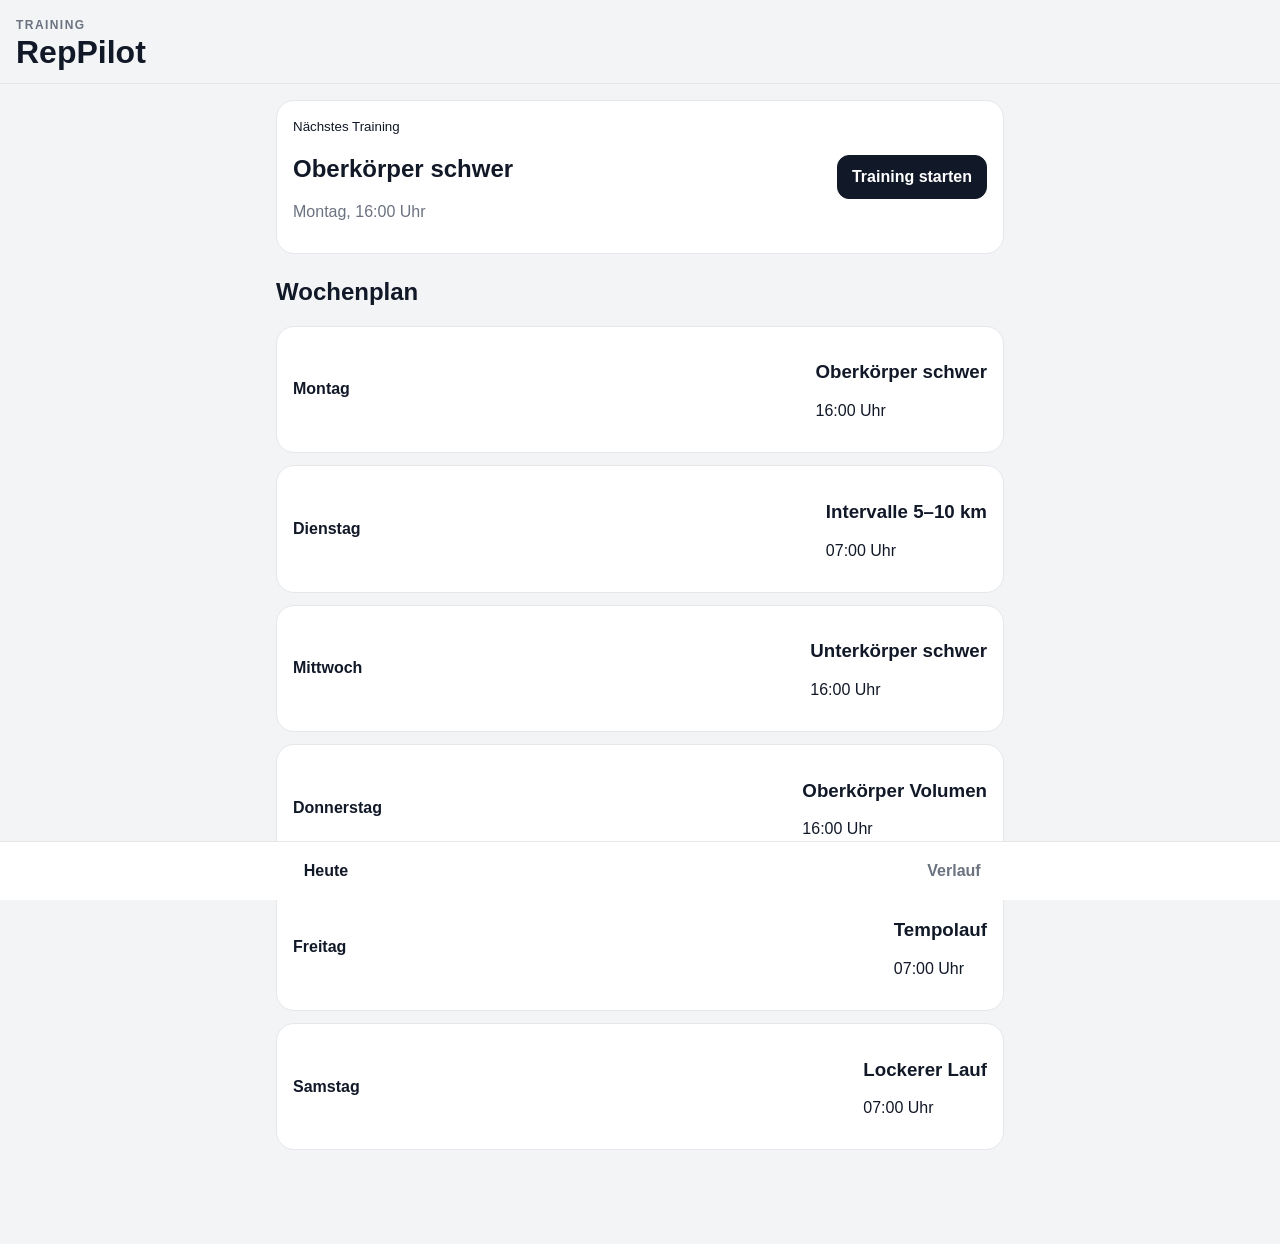
==== index.html @ 9384c7d0 "Add files via upload" ====
<!doctype html><html lang='de'><head><meta charset='utf-8'><meta name='viewport' content='width=device-width,initial-scale=1,viewport-fit=cover'><meta name='theme-color' content='#111827'><meta name='apple-mobile-web-app-capable' content='yes'><link rel='manifest' href='manifest.json'><link rel='apple-touch-icon' href='icon-192.png'><link rel='stylesheet' href='styles.css'><title>RepPilot</title></head><body><header><p>TRAINING</p><h1>RepPilot</h1></header><main><section id='home' class='view active'><article class='card hero'><div><small>Nächstes Training</small><h2 id='nextTitle'></h2><p id='nextMeta'></p></div><button id='startBtn'>Training starten</button></article><h2>Wochenplan</h2><div id='plan'></div></section><section id='workout' class='view'><div class='top'><div><small id='counter'></small><h2 id='workoutTitle'></h2></div><button id='cancelBtn' class='secondary'>Abbrechen</button></div><div class='track'><div id='bar'></div></div><article class='card focus'><small>AKTUELLE ÜBUNG</small><h2 id='exerciseName'></h2><p id='exerciseTarget'></p><span id='rec'></span><div id='sets'></div><div class='actions'><button id='prevBtn' class='secondary'>Zurück</button><button id='skipBtn' class='secondary skip'>Übung überspringen</button><button id='nextBtn'>Nächste Übung</button></div></article></section><section id='history' class='view'><h2>Verlauf</h2><div id='historyList'></div></section></main><nav><button data-view='home' class='active'>Heute</button><button data-view='history'>Verlauf</button></nav><script src='app.js'></script></body></html>
---- styles.css ----
:root{--bg:#f3f4f6;--card:#fff;--text:#111827;--muted:#6b7280;--border:#e5e7eb}*{box-sizing:border-box}body{margin:0;font-family:-apple-system,BlinkMacSystemFont,"Segoe UI",sans-serif;background:var(--bg);color:var(--text);padding-bottom:78px}header{padding:18px 16px 12px;border-bottom:1px solid var(--border);position:sticky;top:0;background:#f3f4f6ee;backdrop-filter:blur(12px);z-index:10}header p{margin:0;font-size:12px;font-weight:700;letter-spacing:.12em;color:var(--muted)}h1{margin:2px 0 0}main{max-width:760px;margin:auto;padding:16px}.view{display:none}.view.active{display:block}.card{background:var(--card);border:1px solid var(--border);border-radius:18px;padding:16px}.hero,.top{display:flex;justify-content:space-between;gap:16px;align-items:center}.hero{margin-bottom:24px}.hero p,.focus p{color:var(--muted)}button{font:inherit;font-weight:700;border-radius:12px;padding:12px 14px;border:1px solid #111827;background:#111827;color:white}.secondary{background:white;color:#111827;border-color:var(--border)}#plan,#historyList{display:grid;gap:12px}.planItem,.historyItem{display:flex;justify-content:space-between;align-items:center}.day{font-weight:700;min-width:80px}.track{height:10px;background:var(--border);border-radius:999px;overflow:hidden;margin:12px 0 18px}.track div{height:100%;background:#111827;width:0;transition:.2s}.focus{padding:20px}.focus>small{color:var(--muted);font-weight:700;letter-spacing:.1em}.focus h2{margin:4px 0}.focus span{display:inline-block;background:#fef3c7;color:#92400e;border-radius:999px;padding:6px 9px;font-size:12px;font-weight:700}.focus span.up{background:#dcfce7;color:#166534}#sets{display:grid;gap:10px;margin:20px 0}.set{display:grid;grid-template-columns:54px 1fr 1fr 42px;gap:10px;align-items:center;border:1px solid var(--border);border-radius:14px;padding:10px}.set label{display:block;font-size:12px;color:var(--muted);margin-bottom:4px}.set input[type=number]{width:100%;min-width:0;padding:10px;border:1px solid var(--border);border-radius:10px}.set input[type=checkbox]{width:24px;height:24px}.actions{display:grid;grid-template-columns:1fr 1.5fr;gap:10px}nav{position:fixed;left:0;right:0;bottom:0;display:grid;grid-template-columns:1fr 1fr;background:#fff;border-top:1px solid var(--border);padding:8px 12px}nav button{background:transparent;color:var(--muted);border:0}nav button.active{color:#111827}@media(max-width:560px){.hero{flex-direction:column;align-items:stretch}.hero button{width:100%}.set{grid-template-columns:44px 1fr 1fr 36px}.focus{padding:16px}}

.actions{grid-template-columns:1fr 1.35fr 1.35fr}
.actions .skip{border-color:#d1d5db}
@media(max-width:560px){
  .actions{grid-template-columns:1fr 1fr}
  .actions #nextBtn{grid-column:1/-1}
}
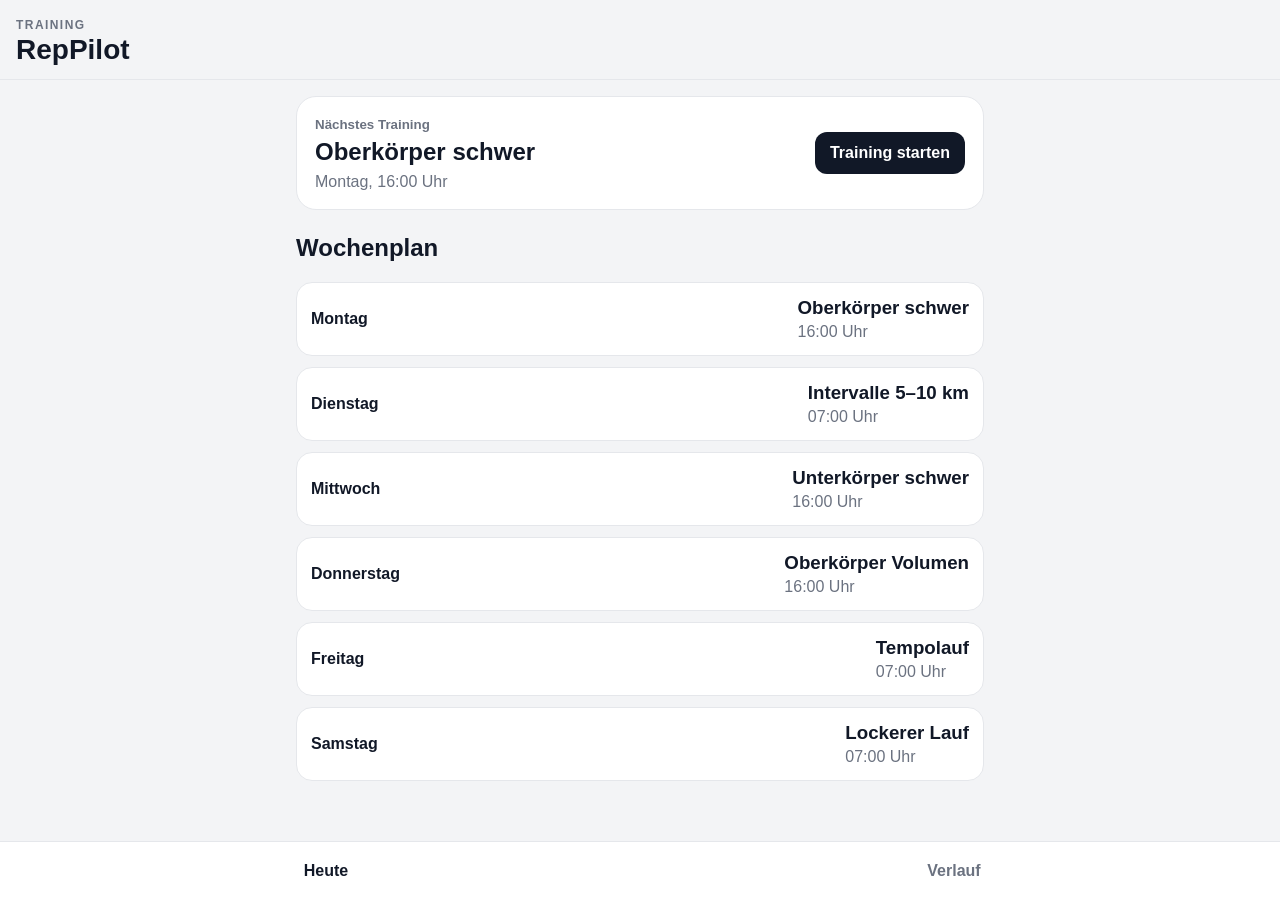
==== commit 542acd7f: "Add files via upload" ====
--- a/index.html
+++ b/index.html
@@ -1 +1,82 @@
-<!doctype html><html lang='de'><head><meta charset='utf-8'><meta name='viewport' content='width=device-width,initial-scale=1,viewport-fit=cover'><meta name='theme-color' content='#111827'><meta name='apple-mobile-web-app-capable' content='yes'><link rel='manifest' href='manifest.json'><link rel='apple-touch-icon' href='icon-192.png'><link rel='stylesheet' href='styles.css'><title>RepPilot</title></head><body><header><p>TRAINING</p><h1>RepPilot</h1></header><main><section id='home' class='view active'><article class='card hero'><div><small>Nächstes Training</small><h2 id='nextTitle'></h2><p id='nextMeta'></p></div><button id='startBtn'>Training starten</button></article><h2>Wochenplan</h2><div id='plan'></div></section><section id='workout' class='view'><div class='top'><div><small id='counter'></small><h2 id='workoutTitle'></h2></div><button id='cancelBtn' class='secondary'>Abbrechen</button></div><div class='track'><div id='bar'></div></div><article class='card focus'><small>AKTUELLE ÜBUNG</small><h2 id='exerciseName'></h2><p id='exerciseTarget'></p><span id='rec'></span><div id='sets'></div><div class='actions'><button id='prevBtn' class='secondary'>Zurück</button><button id='skipBtn' class='secondary skip'>Übung überspringen</button><button id='nextBtn'>Nächste Übung</button></div></article></section><section id='history' class='view'><h2>Verlauf</h2><div id='historyList'></div></section></main><nav><button data-view='home' class='active'>Heute</button><button data-view='history'>Verlauf</button></nav><script src='app.js'></script></body></html>
+<!doctype html>
+<html lang="de">
+<head>
+  <meta charset="utf-8">
+  <meta name="viewport" content="width=device-width,initial-scale=1,viewport-fit=cover">
+  <meta name="theme-color" content="#111827">
+  <meta name="apple-mobile-web-app-capable" content="yes">
+  <meta name="apple-mobile-web-app-status-bar-style" content="black-translucent">
+  <meta name="apple-mobile-web-app-title" content="RepPilot">
+  <link rel="manifest" href="manifest.json">
+  <link rel="apple-touch-icon" href="icon-192.png">
+  <link rel="stylesheet" href="styles.css">
+  <title>RepPilot</title>
+</head>
+<body>
+  <header>
+    <p>TRAINING</p>
+    <h1>RepPilot</h1>
+  </header>
+
+  <main>
+    <section id="home" class="view active">
+      <article class="card hero">
+        <div>
+          <small>Nächstes Training</small>
+          <h2 id="nextTitle"></h2>
+          <p id="nextMeta"></p>
+        </div>
+        <button id="startBtn">Training starten</button>
+      </article>
+
+      <h2>Wochenplan</h2>
+      <div id="plan"></div>
+    </section>
+
+    <section id="workout" class="view">
+      <div class="top">
+        <div>
+          <small id="counter"></small>
+          <h2 id="workoutTitle"></h2>
+        </div>
+        <button id="cancelBtn" class="secondary">Abbrechen</button>
+      </div>
+
+      <div class="track"><div id="bar"></div></div>
+
+      <article class="card focus">
+        <small>AKTUELLE ÜBUNG</small>
+        <h2 id="exerciseName"></h2>
+
+        <div class="target-box">
+          <span>Wiederholungen</span>
+          <strong id="exerciseTarget"></strong>
+        </div>
+
+        <span id="rec"></span>
+
+        <div id="sets"></div>
+
+        <p id="finishHint" class="finish-hint">Markiere alle Sätze als erledigt, um weiterzugehen.</p>
+
+        <div class="actions">
+          <button id="skipBtn" class="secondary skip">Übung überspringen</button>
+          <button id="nextBtn" disabled>Weiter</button>
+        </div>
+      </article>
+    </section>
+
+    <section id="history" class="view">
+      <h2>Verlauf</h2>
+      <div id="historyList"></div>
+    </section>
+  </main>
+
+  <nav>
+    <button data-view="home" class="active">Heute</button>
+    <button data-view="history">Verlauf</button>
+  </nav>
+
+  <script src="app.js"></script>
+</body>
+</html>
--- a/styles.css
+++ b/styles.css
@@ -1,8 +1,53 @@
-:root{--bg:#f3f4f6;--card:#fff;--text:#111827;--muted:#6b7280;--border:#e5e7eb}*{box-sizing:border-box}body{margin:0;font-family:-apple-system,BlinkMacSystemFont,"Segoe UI",sans-serif;background:var(--bg);color:var(--text);padding-bottom:78px}header{padding:18px 16px 12px;border-bottom:1px solid var(--border);position:sticky;top:0;background:#f3f4f6ee;backdrop-filter:blur(12px);z-index:10}header p{margin:0;font-size:12px;font-weight:700;letter-spacing:.12em;color:var(--muted)}h1{margin:2px 0 0}main{max-width:760px;margin:auto;padding:16px}.view{display:none}.view.active{display:block}.card{background:var(--card);border:1px solid var(--border);border-radius:18px;padding:16px}.hero,.top{display:flex;justify-content:space-between;gap:16px;align-items:center}.hero{margin-bottom:24px}.hero p,.focus p{color:var(--muted)}button{font:inherit;font-weight:700;border-radius:12px;padding:12px 14px;border:1px solid #111827;background:#111827;color:white}.secondary{background:white;color:#111827;border-color:var(--border)}#plan,#historyList{display:grid;gap:12px}.planItem,.historyItem{display:flex;justify-content:space-between;align-items:center}.day{font-weight:700;min-width:80px}.track{height:10px;background:var(--border);border-radius:999px;overflow:hidden;margin:12px 0 18px}.track div{height:100%;background:#111827;width:0;transition:.2s}.focus{padding:20px}.focus>small{color:var(--muted);font-weight:700;letter-spacing:.1em}.focus h2{margin:4px 0}.focus span{display:inline-block;background:#fef3c7;color:#92400e;border-radius:999px;padding:6px 9px;font-size:12px;font-weight:700}.focus span.up{background:#dcfce7;color:#166534}#sets{display:grid;gap:10px;margin:20px 0}.set{display:grid;grid-template-columns:54px 1fr 1fr 42px;gap:10px;align-items:center;border:1px solid var(--border);border-radius:14px;padding:10px}.set label{display:block;font-size:12px;color:var(--muted);margin-bottom:4px}.set input[type=number]{width:100%;min-width:0;padding:10px;border:1px solid var(--border);border-radius:10px}.set input[type=checkbox]{width:24px;height:24px}.actions{display:grid;grid-template-columns:1fr 1.5fr;gap:10px}nav{position:fixed;left:0;right:0;bottom:0;display:grid;grid-template-columns:1fr 1fr;background:#fff;border-top:1px solid var(--border);padding:8px 12px}nav button{background:transparent;color:var(--muted);border:0}nav button.active{color:#111827}@media(max-width:560px){.hero{flex-direction:column;align-items:stretch}.hero button{width:100%}.set{grid-template-columns:44px 1fr 1fr 36px}.focus{padding:16px}}
 
-.actions{grid-template-columns:1fr 1.35fr 1.35fr}
-.actions .skip{border-color:#d1d5db}
+:root{--bg:#f3f4f6;--card:#fff;--text:#111827;--muted:#6b7280;--line:#e5e7eb;--success:#166534;--success-bg:#dcfce7}
+*{box-sizing:border-box}
+html{background:var(--bg)}
+body{margin:0;font-family:-apple-system,BlinkMacSystemFont,"Segoe UI",sans-serif;background:var(--bg);color:var(--text);padding-bottom:76px}
+button,input{font:inherit}
+button{cursor:pointer;border:0;border-radius:12px;padding:12px 15px;font-weight:750;background:#111827;color:white}
+button:disabled{cursor:not-allowed;opacity:.35}
+.secondary{background:white;color:#111827;border:1px solid var(--line)}
+header{position:sticky;top:0;z-index:5;padding:18px 16px 13px;background:rgba(243,244,246,.94);backdrop-filter:blur(12px);border-bottom:1px solid var(--line)}
+header p{margin:0 0 2px;font-size:12px;letter-spacing:.12em;font-weight:800;color:var(--muted)}
+header h1{margin:0;font-size:28px}
+main{max-width:720px;margin:auto;padding:16px}
+.view{display:none}.view.active{display:block}
+.card{background:var(--card);border:1px solid var(--line);border-radius:20px;padding:18px}
+.hero{display:flex;justify-content:space-between;gap:16px;align-items:center;margin-bottom:24px}
+.hero h2,.focus h2{margin:5px 0 7px}
+.hero p{margin:0;color:var(--muted)}
+small{color:var(--muted);font-weight:700}
+#plan,#historyList{display:grid;gap:11px}
+.plan-item,.history-item{display:flex;align-items:center;justify-content:space-between;gap:15px;background:white;border:1px solid var(--line);border-radius:16px;padding:14px}
+.plan-day{font-weight:800;min-width:82px}
+.plan-item h3,.history-item h3{margin:0 0 4px}
+.plan-item p,.history-item p{margin:0;color:var(--muted)}
+.top{display:flex;justify-content:space-between;align-items:center;gap:12px}
+.top h2{margin:4px 0}
+.track{height:10px;background:var(--line);border-radius:99px;overflow:hidden;margin:12px 0 18px}
+#bar{height:100%;background:#111827;transition:width .2s}
+.focus>small{font-size:12px;letter-spacing:.1em;font-weight:800}
+.target-box{display:flex;justify-content:space-between;align-items:center;margin:15px 0 11px;padding:13px 15px;border-radius:14px;background:#f9fafb;border:1px solid var(--line)}
+.target-box span{color:var(--muted);font-size:14px}
+.target-box strong{font-size:19px}
+#rec{display:inline-flex;margin-bottom:16px;padding:6px 9px;border-radius:99px;background:#fef3c7;color:#92400e;font-size:12px;font-weight:800}
+#rec.up{background:var(--success-bg);color:var(--success)}
+#sets{display:grid;gap:10px}
+.set-card{display:grid;grid-template-columns:58px 1fr 44px;gap:12px;align-items:center;padding:13px;border:1px solid var(--line);border-radius:15px}
+.set-card.completed{background:#f0fdf4;border-color:#bbf7d0}
+.set-card strong{font-size:14px}
+.input-wrap label{display:block;color:var(--muted);font-size:12px;margin-bottom:4px}
+.input-wrap input{width:100%;padding:10px;border:1px solid var(--line);border-radius:10px;background:white}
+.set-card input[type=checkbox]{width:26px;height:26px;justify-self:center}
+.finish-hint{text-align:center;color:var(--muted);font-size:13px;margin:15px 0 11px}
+.finish-hint.ready{color:var(--success);font-weight:750}
+.actions{display:grid;grid-template-columns:1fr 1.25fr;gap:10px}
+nav{position:fixed;left:0;right:0;bottom:0;display:grid;grid-template-columns:1fr 1fr;padding:8px 12px;background:rgba(255,255,255,.96);backdrop-filter:blur(12px);border-top:1px solid var(--line)}
+nav button{background:transparent;color:var(--muted)}
+nav button.active{color:#111827}
+.empty{text-align:center;color:var(--muted);padding:25px}
 @media(max-width:560px){
-  .actions{grid-template-columns:1fr 1fr}
-  .actions #nextBtn{grid-column:1/-1}
+  .hero{flex-direction:column;align-items:stretch}
+  .hero button{width:100%}
+  .set-card{grid-template-columns:52px 1fr 38px;padding:11px}
 }
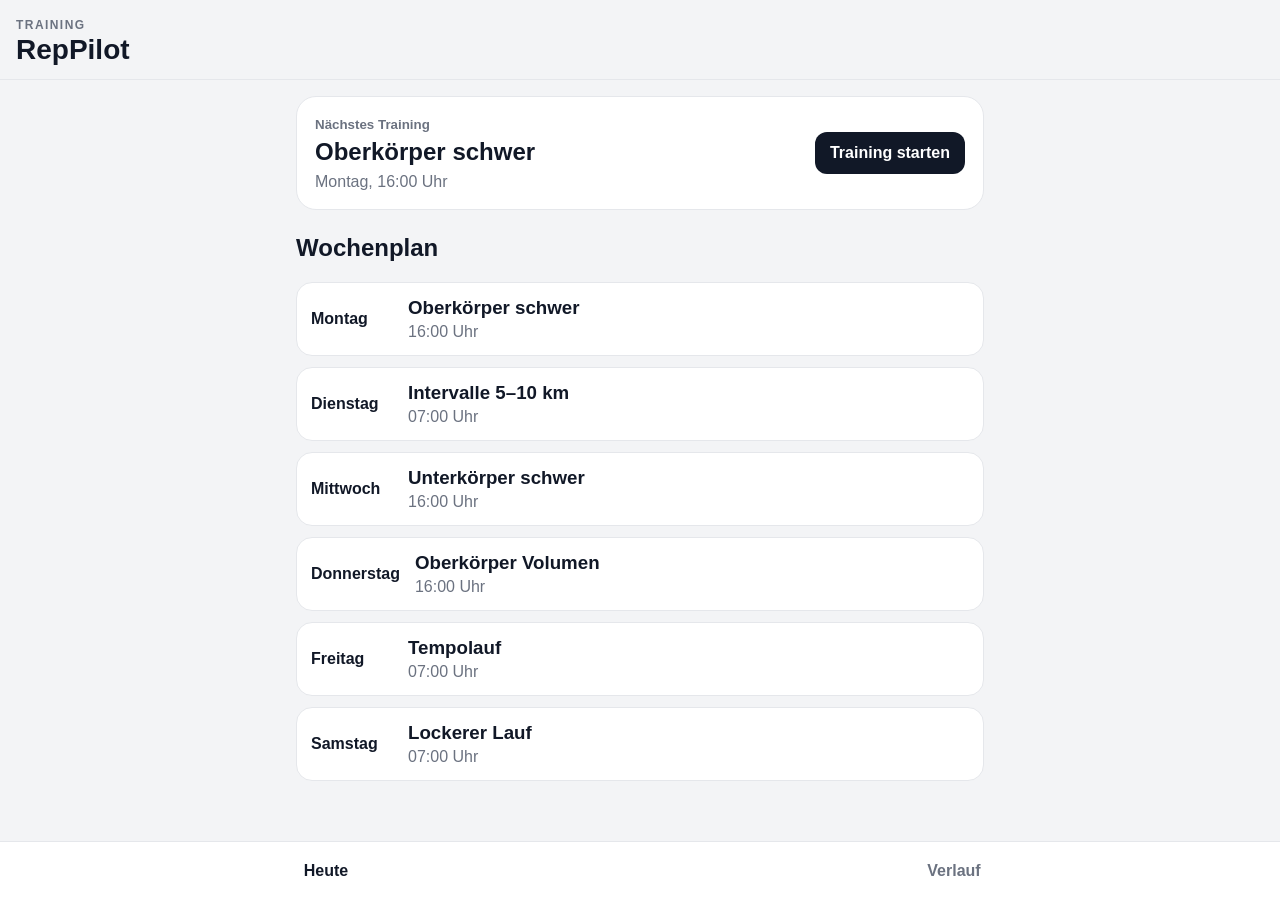
==== commit a1e77970: "Add files via upload" ====
--- a/index.html
+++ b/index.html
@@ -39,29 +39,49 @@
           <small id="counter"></small>
           <h2 id="workoutTitle"></h2>
         </div>
-        <button id="cancelBtn" class="secondary">Abbrechen</button>
+        <button id="cancelBtn" class="secondary compact">Abbrechen</button>
       </div>
 
       <div class="track"><div id="bar"></div></div>
 
-      <article class="card focus">
+      <article id="setPanel" class="card focus">
         <small>AKTUELLE ÜBUNG</small>
         <h2 id="exerciseName"></h2>
+        <div class="set-heading">
+          <span id="setCounter"></span>
+          <strong id="fixedReps"></strong>
+        </div>
+        <p id="previousSet" class="previous-set" hidden></p>
+        <label class="weight-label" for="weightInput">Gewicht</label>
+        <div class="weight-entry">
+          <input id="weightInput" type="number" inputmode="decimal" min="0" step="0.5" aria-label="Gewicht in Kilogramm">
+          <span>kg</span>
+        </div>
+        <button id="completeSetBtn" class="primary-large">Satz abschließen</button>
+      </article>
 
-        <div class="target-box">
-          <span>Wiederholungen</span>
-          <strong id="exerciseTarget"></strong>
+      <article id="completePanel" class="card complete-card" hidden>
+        <div class="checkmark">✓</div>
+        <small>ÜBUNG ABGESCHLOSSEN</small>
+        <h2 id="completedExercise"></h2>
+        <p id="exerciseSummary"></p>
+
+        <div id="nextExerciseBlock">
+          <div class="next-exercise">
+            <small>NÄCHSTE ÜBUNG</small>
+            <h3 id="nextExerciseName"></h3>
+            <p id="nextExerciseMeta"></p>
+          </div>
+          <button id="startNextBtn" class="primary-large">Nächste Übung starten</button>
+          <button id="skipNextBtn" class="secondary full">Gerät besetzt – überspringen</button>
         </div>
 
-        <span id="rec"></span>
-
-        <div id="sets"></div>
-
-        <p id="finishHint" class="finish-hint">Markiere alle Sätze als erledigt, um weiterzugehen.</p>
-
-        <div class="actions">
-          <button id="skipBtn" class="secondary skip">Übung überspringen</button>
-          <button id="nextBtn" disabled>Weiter</button>
+        <div id="finishWorkoutBlock" hidden>
+          <div class="workout-total">
+            <small>TRAINING ERLEDIGT</small>
+            <strong id="workoutVolumePreview"></strong>
+          </div>
+          <button id="finishWorkoutBtn" class="primary-large">Training speichern</button>
         </div>
       </article>
     </section>
--- a/styles.css
+++ b/styles.css
@@ -1,4 +1,3 @@
-
 :root{--bg:#f3f4f6;--card:#fff;--text:#111827;--muted:#6b7280;--line:#e5e7eb;--success:#166534;--success-bg:#dcfce7}
 *{box-sizing:border-box}
 html{background:var(--bg)}
@@ -7,6 +6,8 @@
 button{cursor:pointer;border:0;border-radius:12px;padding:12px 15px;font-weight:750;background:#111827;color:white}
 button:disabled{cursor:not-allowed;opacity:.35}
 .secondary{background:white;color:#111827;border:1px solid var(--line)}
+.compact{padding:10px 12px}
+.full{width:100%}
 header{position:sticky;top:0;z-index:5;padding:18px 16px 13px;background:rgba(243,244,246,.94);backdrop-filter:blur(12px);border-bottom:1px solid var(--line)}
 header p{margin:0 0 2px;font-size:12px;letter-spacing:.12em;font-weight:800;color:var(--muted)}
 header h1{margin:0;font-size:28px}
@@ -14,40 +15,47 @@
 .view{display:none}.view.active{display:block}
 .card{background:var(--card);border:1px solid var(--line);border-radius:20px;padding:18px}
 .hero{display:flex;justify-content:space-between;gap:16px;align-items:center;margin-bottom:24px}
-.hero h2,.focus h2{margin:5px 0 7px}
+.hero h2,.focus h2,.complete-card h2{margin:5px 0 7px}
 .hero p{margin:0;color:var(--muted)}
 small{color:var(--muted);font-weight:700}
 #plan,#historyList{display:grid;gap:11px}
-.plan-item,.history-item{display:flex;align-items:center;justify-content:space-between;gap:15px;background:white;border:1px solid var(--line);border-radius:16px;padding:14px}
+.plan-item{display:flex;align-items:center;gap:15px;background:white;border:1px solid var(--line);border-radius:16px;padding:14px}
 .plan-day{font-weight:800;min-width:82px}
-.plan-item h3,.history-item h3{margin:0 0 4px}
-.plan-item p,.history-item p{margin:0;color:var(--muted)}
+.plan-item h3{margin:0 0 4px}.plan-item p{margin:0;color:var(--muted)}
 .top{display:flex;justify-content:space-between;align-items:center;gap:12px}
 .top h2{margin:4px 0}
 .track{height:10px;background:var(--line);border-radius:99px;overflow:hidden;margin:12px 0 18px}
-#bar{height:100%;background:#111827;transition:width .2s}
-.focus>small{font-size:12px;letter-spacing:.1em;font-weight:800}
-.target-box{display:flex;justify-content:space-between;align-items:center;margin:15px 0 11px;padding:13px 15px;border-radius:14px;background:#f9fafb;border:1px solid var(--line)}
-.target-box span{color:var(--muted);font-size:14px}
-.target-box strong{font-size:19px}
-#rec{display:inline-flex;margin-bottom:16px;padding:6px 9px;border-radius:99px;background:#fef3c7;color:#92400e;font-size:12px;font-weight:800}
-#rec.up{background:var(--success-bg);color:var(--success)}
-#sets{display:grid;gap:10px}
-.set-card{display:grid;grid-template-columns:58px 1fr 44px;gap:12px;align-items:center;padding:13px;border:1px solid var(--line);border-radius:15px}
-.set-card.completed{background:#f0fdf4;border-color:#bbf7d0}
-.set-card strong{font-size:14px}
-.input-wrap label{display:block;color:var(--muted);font-size:12px;margin-bottom:4px}
-.input-wrap input{width:100%;padding:10px;border:1px solid var(--line);border-radius:10px;background:white}
-.set-card input[type=checkbox]{width:26px;height:26px;justify-self:center}
-.finish-hint{text-align:center;color:var(--muted);font-size:13px;margin:15px 0 11px}
-.finish-hint.ready{color:var(--success);font-weight:750}
-.actions{display:grid;grid-template-columns:1fr 1.25fr;gap:10px}
+#bar{height:100%;background:#111827;transition:width .25s}
+.focus>small,.complete-card>small{font-size:12px;letter-spacing:.1em;font-weight:800}
+.set-heading{display:flex;justify-content:space-between;align-items:center;margin:20px 0 12px;padding:15px;border-radius:14px;background:#f9fafb;border:1px solid var(--line)}
+.set-heading span{font-size:18px;font-weight:800}.set-heading strong{font-size:16px}
+.previous-set{margin:0 0 16px;color:var(--muted);font-size:14px}
+.weight-label{display:block;color:var(--muted);font-size:13px;font-weight:750;margin-bottom:7px}
+.weight-entry{display:grid;grid-template-columns:1fr auto;align-items:center;border:2px solid #d1d5db;border-radius:16px;background:white;overflow:hidden;margin-bottom:14px}
+.weight-entry:focus-within{border-color:#111827}
+.weight-entry input{width:100%;border:0;outline:0;padding:17px;font-size:30px;font-weight:800;background:transparent}
+.weight-entry span{padding-right:18px;color:var(--muted);font-weight:800;font-size:18px}
+.primary-large{width:100%;padding:16px;font-size:17px;border-radius:15px}
+.complete-card{text-align:center}
+.checkmark{display:grid;place-items:center;width:58px;height:58px;border-radius:50%;margin:0 auto 14px;background:var(--success-bg);color:var(--success);font-size:30px;font-weight:900}
+.complete-card>p{margin:6px 0 20px;color:var(--muted)}
+.next-exercise,.workout-total{text-align:left;margin:18px 0 12px;padding:16px;border-radius:16px;background:#f9fafb;border:1px solid var(--line)}
+.next-exercise h3{margin:5px 0}.next-exercise p{margin:0;color:var(--muted)}
+#skipNextBtn{margin-top:10px}
+.workout-total{text-align:center}.workout-total strong{display:block;margin-top:7px;font-size:24px}
+.history-item{background:white;border:1px solid var(--line);border-radius:16px;overflow:hidden}
+.history-item summary{display:flex;align-items:center;justify-content:space-between;gap:12px;padding:15px;cursor:pointer;list-style:none}
+.history-item summary::-webkit-details-marker{display:none}
+.history-item h3{margin:0 0 4px}.history-item p{margin:0;color:var(--muted)}
+.volume{text-align:right}.volume small{display:block;font-size:11px}.volume strong{display:block;margin-top:3px;font-size:18px}
+.exercise-history{list-style:none;margin:0;padding:0 15px 12px;border-top:1px solid var(--line)}
+.exercise-history li{display:flex;justify-content:space-between;gap:12px;padding:11px 0;border-bottom:1px solid var(--line);font-size:14px}
+.exercise-history li:last-child{border-bottom:0}.exercise-history span{color:var(--muted)}
 nav{position:fixed;left:0;right:0;bottom:0;display:grid;grid-template-columns:1fr 1fr;padding:8px 12px;background:rgba(255,255,255,.96);backdrop-filter:blur(12px);border-top:1px solid var(--line)}
-nav button{background:transparent;color:var(--muted)}
-nav button.active{color:#111827}
+nav button{background:transparent;color:var(--muted)}nav button.active{color:#111827}
 .empty{text-align:center;color:var(--muted);padding:25px}
+[hidden]{display:none!important}
 @media(max-width:560px){
-  .hero{flex-direction:column;align-items:stretch}
-  .hero button{width:100%}
-  .set-card{grid-template-columns:52px 1fr 38px;padding:11px}
+  .hero{flex-direction:column;align-items:stretch}.hero button{width:100%}
+  .history-item summary{align-items:flex-start}.volume small{max-width:80px}
 }
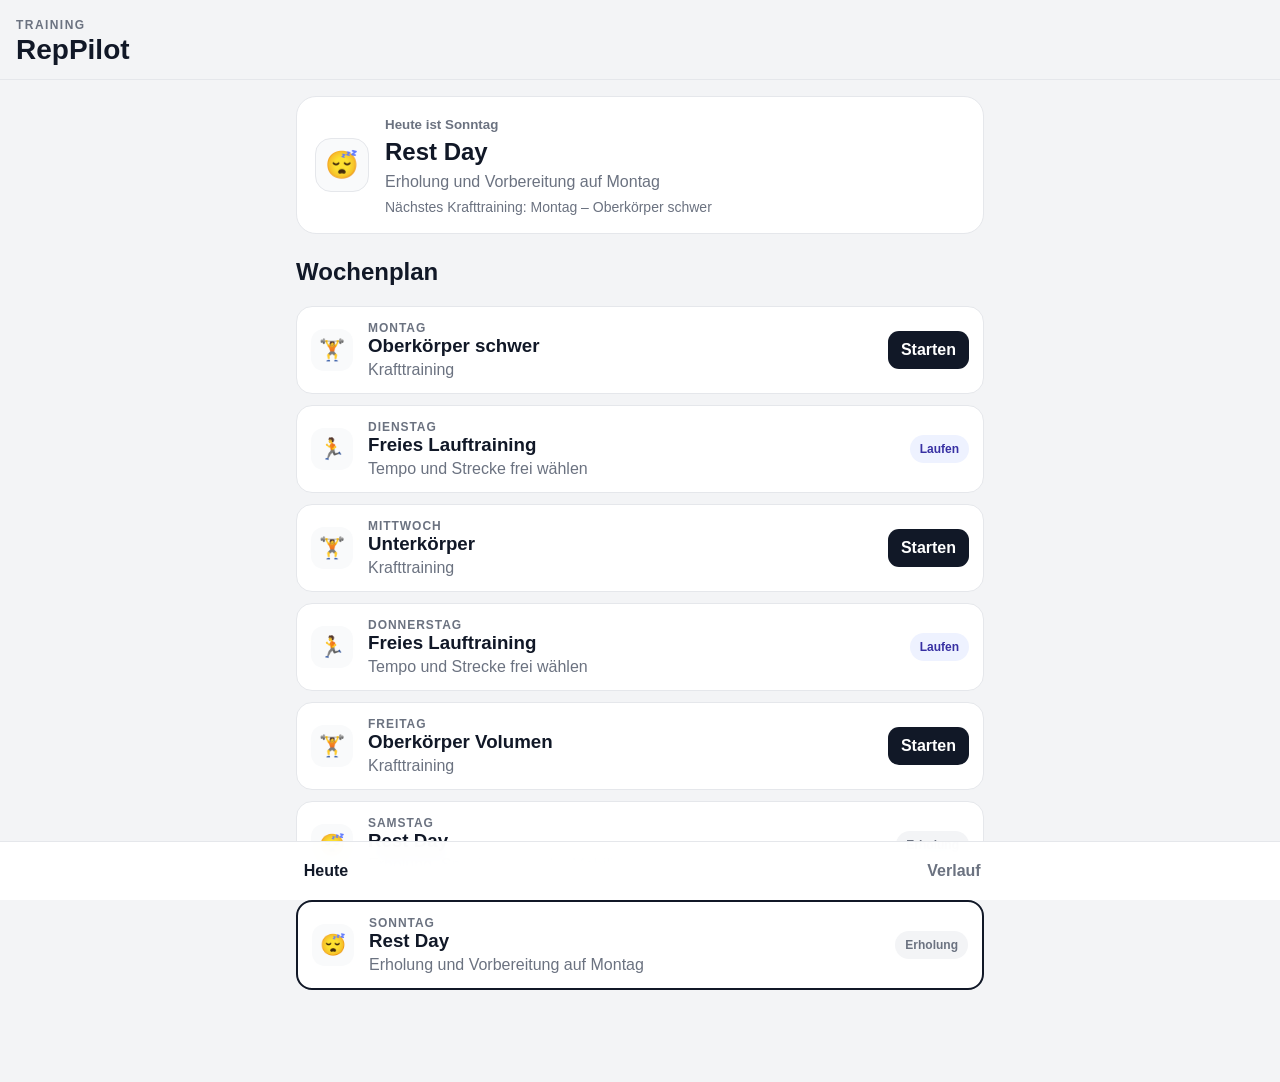
==== commit 4b09f079: "Add files via upload" ====
--- a/index.html
+++ b/index.html
@@ -20,11 +20,13 @@
 
   <main>
     <section id="home" class="view active">
-      <article class="card hero">
-        <div>
-          <small>Nächstes Training</small>
+      <article class="card hero today-card">
+        <div class="today-icon" id="todayIcon">🏋️</div>
+        <div class="today-copy">
+          <small id="todayLabel">Heute</small>
           <h2 id="nextTitle"></h2>
           <p id="nextMeta"></p>
+          <p id="todayHint" class="today-hint"></p>
         </div>
         <button id="startBtn">Training starten</button>
       </article>
--- a/styles.css
+++ b/styles.css
@@ -59,3 +59,17 @@
   .hero{flex-direction:column;align-items:stretch}.hero button{width:100%}
   .history-item summary{align-items:flex-start}.volume small{max-width:80px}
 }
+.today-card{align-items:center}
+.today-icon{display:grid;place-items:center;flex:0 0 54px;width:54px;height:54px;border-radius:16px;background:#f9fafb;border:1px solid var(--line);font-size:27px}
+.today-copy{flex:1}.today-hint{margin-top:8px!important;font-size:14px}
+.plan-item.today{border:2px solid #111827}
+.plan-icon{display:grid;place-items:center;flex:0 0 42px;width:42px;height:42px;border-radius:13px;background:#f9fafb;font-size:21px}
+.plan-copy{flex:1;min-width:0}.plan-copy .plan-day{min-width:0;color:var(--muted);font-size:12px;text-transform:uppercase;letter-spacing:.08em}
+.plan-start{padding:10px 13px;border-radius:11px}
+.plan-badge{padding:7px 10px;border-radius:999px;font-size:12px;font-weight:800;background:#eef2ff;color:#3730a3}
+.plan-badge.rest{background:#f3f4f6;color:#6b7280}
+@media(max-width:560px){
+  .today-card{display:grid;grid-template-columns:auto 1fr;align-items:start}
+  .today-card>button{grid-column:1/-1}
+  .plan-item{align-items:center}.plan-start{padding:9px 11px}
+}
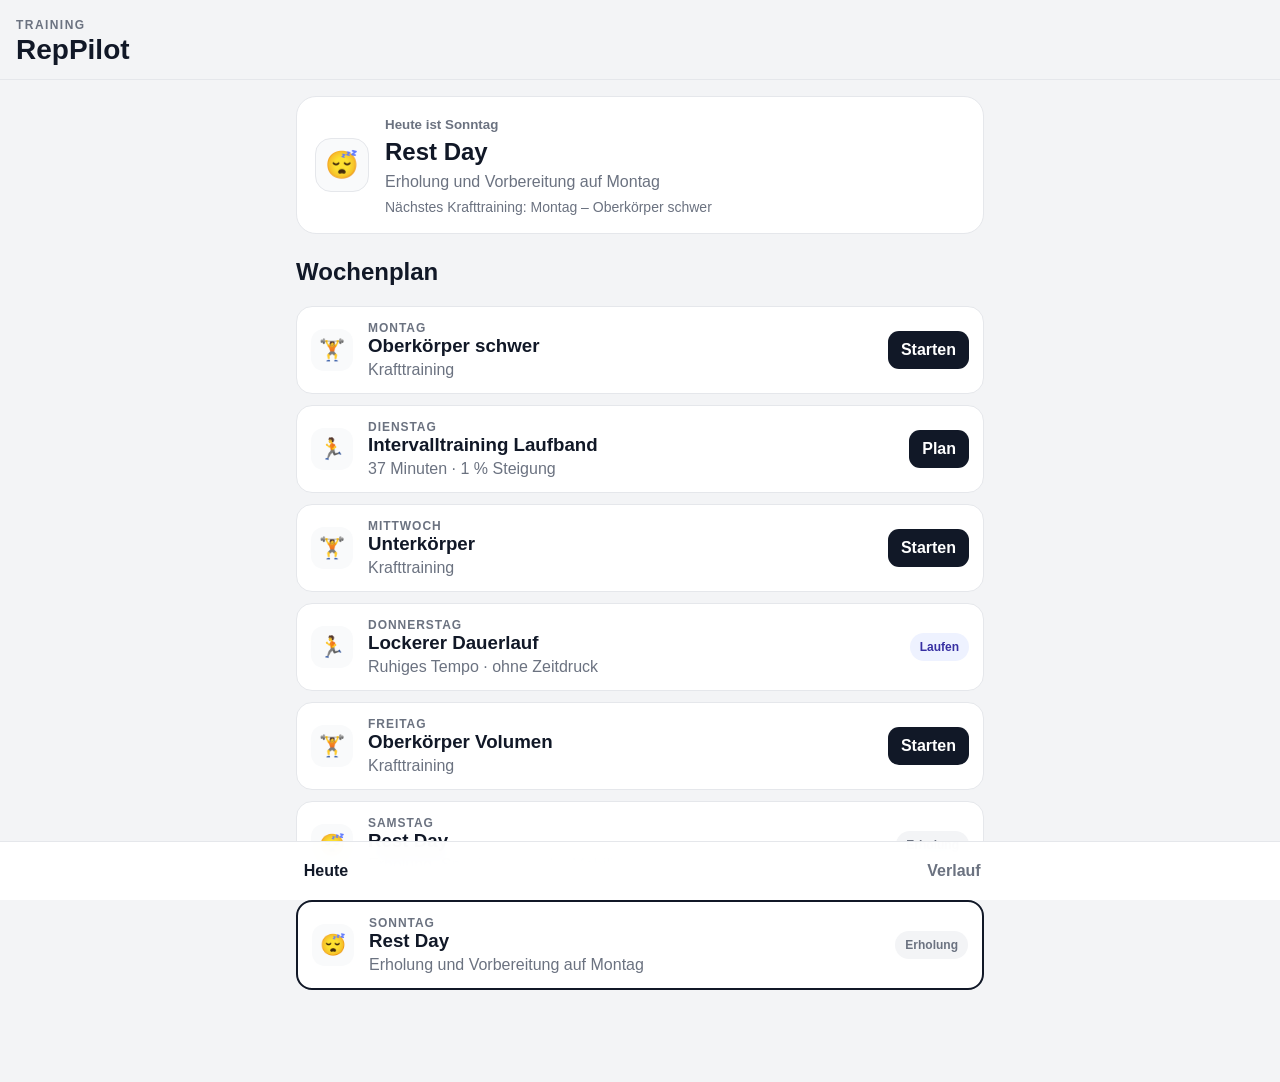
==== commit 253e6c05: "Add files via upload" ====
--- a/index.html
+++ b/index.html
@@ -48,12 +48,23 @@
 
       <article id="setPanel" class="card focus">
         <small>AKTUELLE ÜBUNG</small>
-        <h2 id="exerciseName"></h2>
+        <div class="exercise-title-row"><div id="exerciseIcon" class="exercise-icon-large"></div><h2 id="exerciseName"></h2></div>
+        <div class="technique-tip"><span aria-hidden="true">💡</span><p id="exerciseTip"></p></div>
         <div class="set-heading">
           <span id="setCounter"></span>
           <strong id="fixedReps"></strong>
         </div>
         <p id="previousSet" class="previous-set" hidden></p>
+        <div id="lastTraining" class="last-training" hidden>
+          <div>
+            <small>LETZTES TRAINING</small>
+            <strong id="lastWeightValue"></strong>
+          </div>
+          <div class="last-training-date">
+            <span id="lastWeightDate"></span>
+            <small>Automatisch übernommen</small>
+          </div>
+        </div>
         <label class="weight-label" for="weightInput">Gewicht</label>
         <div class="weight-entry">
           <input id="weightInput" type="number" inputmode="decimal" min="0" step="0.5" aria-label="Gewicht in Kilogramm">
@@ -62,8 +73,24 @@
         <button id="completeSetBtn" class="primary-large">Satz abschließen</button>
       </article>
 
+      <article id="restPanel" class="card rest-card" hidden>
+        <small>PAUSE</small>
+        <h2>Durchatmen</h2>
+        <div id="restClock" class="rest-clock" role="timer" aria-live="polite">
+          <strong id="restTime">01:30</strong>
+          <span>Minuten</span>
+        </div>
+        <p id="restSetSummary" class="rest-set-summary"></p>
+        <p id="restNext" class="rest-next"></p>
+        <div class="rest-actions">
+          <button id="addRestBtn" class="secondary">+30 Sekunden</button>
+          <button id="skipRestBtn">Pause überspringen</button>
+        </div>
+      </article>
+
       <article id="completePanel" class="card complete-card" hidden>
         <div class="checkmark">✓</div>
+        <div id="completedExerciseIcon" class="exercise-icon-complete"></div>
         <small>ÜBUNG ABGESCHLOSSEN</small>
         <h2 id="completedExercise"></h2>
         <p id="exerciseSummary"></p>
@@ -71,8 +98,9 @@
         <div id="nextExerciseBlock">
           <div class="next-exercise">
             <small>NÄCHSTE ÜBUNG</small>
-            <h3 id="nextExerciseName"></h3>
+            <div class="next-title-row"><div id="nextExerciseIcon" class="exercise-icon-next"></div><h3 id="nextExerciseName"></h3></div>
             <p id="nextExerciseMeta"></p>
+            <div class="next-technique-tip"><span aria-hidden="true">💡</span><p id="nextExerciseTip"></p></div>
           </div>
           <button id="startNextBtn" class="primary-large">Nächste Übung starten</button>
           <button id="skipNextBtn" class="secondary full">Gerät besetzt – überspringen</button>
@@ -85,6 +113,22 @@
           </div>
           <button id="finishWorkoutBtn" class="primary-large">Training speichern</button>
         </div>
+      </article>
+    </section>
+
+    <section id="run" class="view">
+      <div class="top">
+        <div>
+          <small>LAUFTRAINING</small>
+          <h2 id="runTitle"></h2>
+        </div>
+        <button id="closeRunBtn" class="secondary compact">Zurück</button>
+      </div>
+      <article class="card run-card">
+        <p id="runMeta" class="run-meta"></p>
+        <p id="runIntro"></p>
+        <div id="runSteps" class="run-steps"></div>
+        <p id="runNote" class="run-note"></p>
       </article>
     </section>
 
@@ -102,3 +146,4 @@
   <script src="app.js"></script>
 </body>
 </html>
+
--- a/styles.css
+++ b/styles.css
@@ -73,3 +73,71 @@
   .today-card>button{grid-column:1/-1}
   .plan-item{align-items:center}.plan-start{padding:9px 11px}
 }
+
+
+/* Gerätesymbole */
+.equipment-icon{display:inline-grid;place-items:center;flex:0 0 auto;color:#111827}
+.equipment-icon svg{width:100%;height:100%;fill:none;stroke:currentColor;stroke-width:2.5;stroke-linecap:round;stroke-linejoin:round}
+.exercise-title-row{display:flex;align-items:center;gap:14px;margin:8px 0 4px}
+.exercise-title-row h2{margin:0}
+.exercise-icon-large{display:grid;place-items:center;flex:0 0 68px;width:68px;height:68px;padding:10px;border-radius:18px;background:#f3f4f6;border:1px solid var(--line)}
+.exercise-icon-large .equipment-icon{width:48px;height:48px}
+.exercise-icon-complete{display:grid;place-items:center;width:72px;height:72px;padding:11px;margin:0 auto 12px;border-radius:20px;background:#f9fafb;border:1px solid var(--line)}
+.exercise-icon-complete .equipment-icon{width:50px;height:50px}
+.next-title-row{display:flex;align-items:center;gap:11px;margin:6px 0 4px}
+.next-title-row h3{margin:0}
+.exercise-icon-next{display:grid;place-items:center;flex:0 0 46px;width:46px;height:46px;padding:7px;border-radius:13px;background:white;border:1px solid var(--line)}
+.exercise-icon-next .equipment-icon{width:31px;height:31px}
+.history-exercise-name{display:flex;align-items:center;gap:9px;min-width:0}
+.history-exercise-name>.equipment-icon{width:29px;height:29px;padding:4px;border-radius:8px;background:#f9fafb;border:1px solid var(--line)}
+.history-exercise-name>span:last-child{overflow:hidden;text-overflow:ellipsis}
+@media(max-width:380px){
+  .exercise-icon-large{flex-basis:58px;width:58px;height:58px;padding:8px}
+  .exercise-icon-large .equipment-icon{width:42px;height:42px}
+  .exercise-title-row{gap:10px}
+}
+
+
+/* Kurze Technikhinweise */
+.technique-tip,.next-technique-tip{display:flex;align-items:flex-start;gap:9px;padding:11px 12px;border-radius:13px;background:#fffbeb;border:1px solid #fde68a;color:#78350f}
+.technique-tip{margin:12px 0 2px}
+.next-technique-tip{margin-top:12px;background:white;border-color:#e5e7eb;color:#374151}
+.technique-tip span,.next-technique-tip span{font-size:17px;line-height:1.35}
+.technique-tip p,.next-technique-tip p{margin:0;font-size:14px;font-weight:700;line-height:1.4}
+
+/* RepPilot v9: letztes Gewicht, Pausentimer und Laufplan */
+.last-training{display:flex;justify-content:space-between;gap:14px;align-items:center;margin:0 0 16px;padding:13px 14px;border-radius:14px;background:#eef2ff;border:1px solid #c7d2fe}
+.last-training strong{display:block;margin-top:4px;font-size:20px;color:#1e1b4b}
+.last-training-date{text-align:right}
+.last-training-date span,.last-training-date small{display:block}
+.last-training-date span{font-weight:800;color:#3730a3}
+.last-training-date small{margin-top:4px;font-size:11px;color:#6366f1}
+.rest-card{text-align:center}
+.rest-card>small{font-size:12px;letter-spacing:.1em;font-weight:800}
+.rest-card h2{margin:5px 0 18px}
+.rest-clock{--rest-progress:0deg;position:relative;display:grid;place-content:center;width:190px;height:190px;margin:0 auto 20px;border-radius:50%;background:conic-gradient(#111827 var(--rest-progress),#e5e7eb 0)}
+.rest-clock::before{content:"";position:absolute;inset:12px;border-radius:50%;background:#fff}
+.rest-clock strong,.rest-clock span{position:relative;z-index:1}
+.rest-clock strong{font-size:48px;line-height:1;font-variant-numeric:tabular-nums}
+.rest-clock span{margin-top:7px;color:var(--muted);font-weight:700}
+.rest-set-summary{margin:0;font-weight:800}
+.rest-next{margin:7px 0 18px;color:var(--muted)}
+.rest-actions{display:grid;grid-template-columns:1fr 1fr;gap:10px}
+.run-card{margin-top:16px}
+.run-meta{margin:0 0 10px;color:var(--muted);font-weight:800}
+.run-card>p{line-height:1.5}
+.run-steps{display:grid;gap:10px;margin:18px 0}
+.run-step{display:grid;grid-template-columns:44px 1fr auto;align-items:center;gap:12px;padding:13px;border:1px solid var(--line);border-radius:14px;background:#f9fafb}
+.run-step-number{display:grid;place-items:center;width:38px;height:38px;border-radius:12px;background:#111827;color:#fff;font-weight:900}
+.run-step h3{margin:0 0 3px;font-size:16px}
+.run-step p{margin:0;color:var(--muted);font-size:13px}
+.run-speed{text-align:right;font-weight:850}
+.run-speed small{display:block;margin-top:3px;font-size:11px}
+.run-note{padding:13px 14px;border-radius:14px;background:#fffbeb;border:1px solid #fde68a;color:#78350f;font-weight:700}
+@media(max-width:560px){
+  .last-training{align-items:flex-start}.last-training-date{max-width:55%}
+  .rest-actions{grid-template-columns:1fr}.rest-actions button{width:100%}
+  .rest-clock{width:176px;height:176px}.rest-clock strong{font-size:44px}
+  .run-step{grid-template-columns:40px 1fr}.run-speed{grid-column:2;text-align:left}
+}
+
